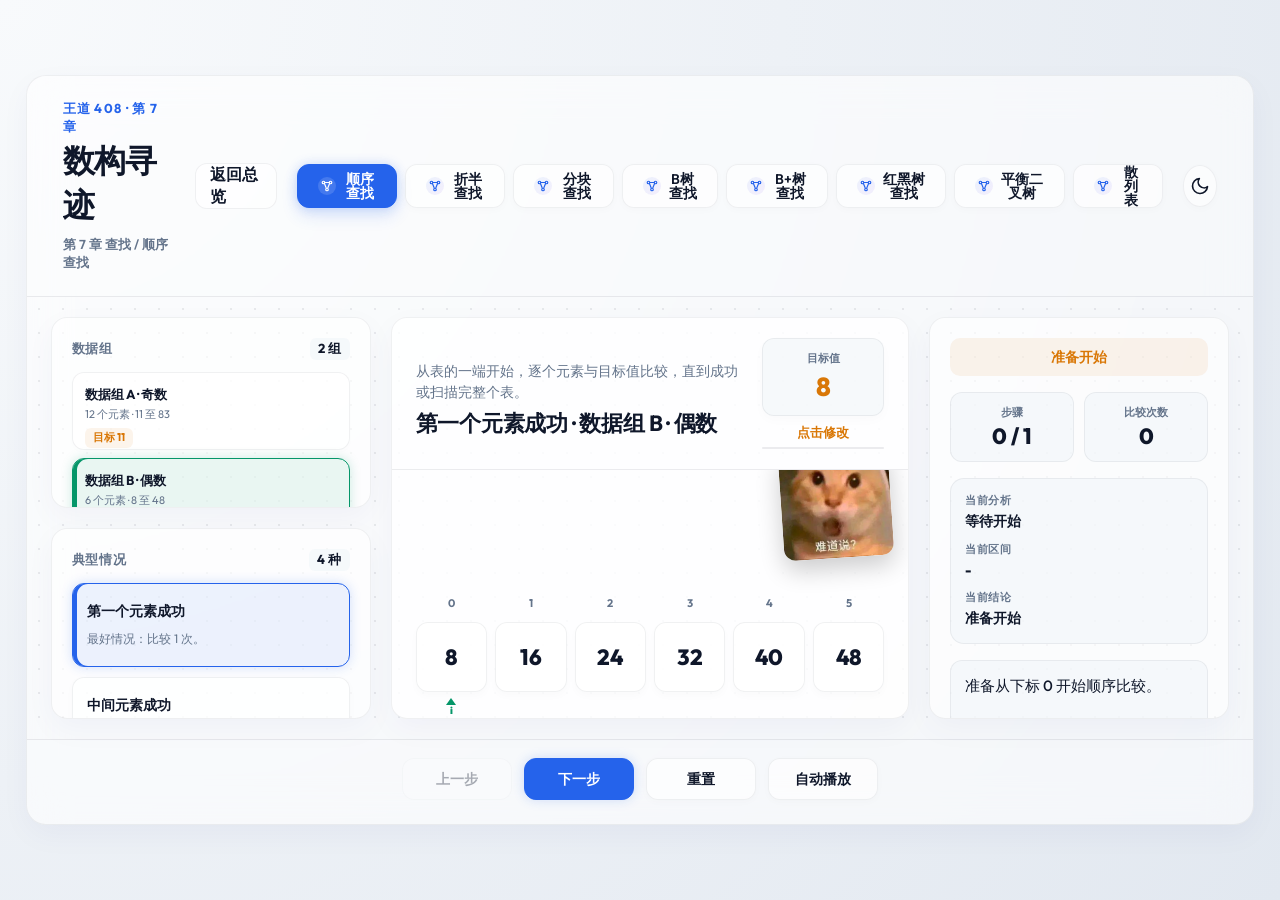
==== search.html @ de06ace8 "modify: 目录层级结构" ====
<!doctype html>
<html lang="zh-CN">
  <head>
    <meta charset="UTF-8" />
    <meta name="viewport" content="width=device-width, initial-scale=1.0" />
    <title>数构寻迹 · 第 7 章查找</title>
    <link rel="icon" href="./favicon.svg?v=1" type="image/svg+xml" />
    <link rel="stylesheet" href="./css/styles.css?v=7" />
  </head>
  <body>
    <main class="deck-shell">
      <section class="slide" aria-label="查找算法可视化演示">
        <header class="topbar">
          <div>
            <p class="eyebrow">王道 408 · 第 7 章</p>
            <h1>数构寻迹</h1>
            <p id="chapterBreadcrumb" class="chapter-breadcrumb"></p>
          </div>
          <div class="header-actions">
            <a class="home-back-link" href="./index.html">返回总览</a>
            <nav class="algorithm-tabs" id="algorithmTabs" aria-label="选择查找算法"></nav>
            <button type="button" id="themeToggle" class="theme-toggle-btn" aria-label="切换主题" title="切换暗黑模式">
              <svg class="sun-icon" viewBox="0 0 24 24" width="20" height="20" fill="none" stroke="currentColor" stroke-width="2" stroke-linecap="round" stroke-linejoin="round"><circle cx="12" cy="12" r="5"></circle><line x1="12" y1="1" x2="12" y2="3"></line><line x1="12" y1="21" x2="12" y2="23"></line><line x1="4.22" y1="4.22" x2="5.64" y2="5.64"></line><line x1="18.36" y1="18.36" x2="19.78" y2="19.78"></line><line x1="1" y1="12" x2="3" y2="12"></line><line x1="21" y1="12" x2="23" y2="12"></line><line x1="4.22" y1="19.78" x2="5.64" y2="18.36"></line><line x1="18.36" y1="5.64" x2="19.78" y2="4.22"></line></svg>
              <svg class="moon-icon" viewBox="0 0 24 24" width="20" height="20" fill="none" stroke="currentColor" stroke-width="2" stroke-linecap="round" stroke-linejoin="round"><path d="M21 12.79A9 9 0 1 1 11.21 3 7 7 0 0 0 21 12.79z"></path></svg>
            </button>
          </div>
        </header>

        <section class="content-grid">
          <aside class="left-column">
            <section class="catalog-panel">
              <div class="panel-heading">
                <span>数据组</span>
                <strong id="dataSetCount">0</strong>
              </div>
              <div class="dataset-list" id="dataSetList"></div>
            </section>

            <section class="catalog-panel">
              <div class="panel-heading">
                <span>典型情况</span>
                <strong id="caseCount">0</strong>
              </div>
              <div class="case-list" id="caseList"></div>
            </section>
          </aside>

          <section class="visual-panel">
            <div class="visual-head">
              <div>
                <p id="algorithmDescription" class="description"></p>
                <h2 id="caseTitle"></h2>
              </div>
              <div class="target-control-group">
                <div class="target-card">
                  <span id="targetLabel">目标值</span>
                  <strong id="targetValue"></strong>
                </div>
                <label class="target-inline-edit" for="customTargetInput" title="点击修改目标值">
                  <input type="text" id="customTargetInput" placeholder="点击修改" aria-label="自定义目标值" />
                  <span class="target-underline" aria-hidden="true"></span>
                </label>
              </div>
            </div>

            <div class="stage" id="stage">
              <div class="scene-float-layer" id="sceneFloatLayer" aria-hidden="true"></div>
              <div class="index-zone" id="indexZone"></div>
              <div class="array-zone" id="arrayZone"></div>
              <div class="pointer-zone" id="pointerZone"></div>
            </div>
          </section>

          <aside class="explain-panel">
            <div class="status-badge" id="statusBadge">准备开始</div>
            <div class="stats">
              <div>
                <span>步骤</span>
                <strong id="stepProgress">0 / 0</strong>
              </div>
              <div>
                <span>比较次数</span>
                <strong id="compareCount">0</strong>
              </div>
            </div>
            <div class="analysis-card">
              <div class="analysis-row">
                <span>当前分析</span>
                <strong id="currentFocus">等待开始</strong>
              </div>
              <div class="analysis-row">
                <span>当前区间</span>
                <strong id="currentRange">-</strong>
              </div>
              <div class="analysis-row">
                <span>当前结论</span>
                <strong id="currentConclusion">准备开始</strong>
              </div>
            </div>
            <p class="step-text" id="stepText"></p>
            <ol class="history-list" id="historyList"></ol>
          </aside>
        </section>

        <footer class="controls">
          <button type="button" id="prevBtn">上一步</button>
          <button type="button" id="nextBtn" class="primary">下一步</button>
          <button type="button" id="resetBtn">重置</button>
          <button type="button" id="autoBtn">自动播放</button>
        </footer>
      </section>
    </main>

    <script type="module" src="./js/app.js?v=7"></script>
  </body>
</html>
---- css/styles.css ----
@import url('https://fonts.googleapis.com/css2?family=Outfit:wght@300;400;500;600;700;800&family=Inter:wght@300;400;500;600;700&display=swap');

:root {
  color-scheme: light;
  --ink: #0f172a;
  --muted: #64748b;
  --line: rgba(15, 23, 42, 0.08);
  --panel: rgba(241, 245, 249, 0.6);
  --paper: rgba(255, 255, 255, 0.8);
  
  --blue: #2563eb;
  --blue-soft: rgba(37, 99, 235, 0.08);
  --green: #059669;
  --green-soft: rgba(5, 150, 105, 0.08);
  --red: #dc2626;
  --red-soft: rgba(220, 38, 38, 0.08);
  --amber: #d97706;
  --amber-soft: rgba(217, 119, 6, 0.08);
  --violet: #7c3aed;
  --violet-soft: rgba(124, 58, 237, 0.08);
  
  --bg-gradient: radial-gradient(circle at top left, #f8fafc, #e2e8f0);
  --glass-bg: rgba(255, 255, 255, 0.6);
  --glass-border: rgba(15, 23, 42, 0.06);
  --shadow: 0 10px 30px rgba(31, 38, 135, 0.04);
  
  --glow-blue: 0 0 12px rgba(37, 99, 235, 0.2);
  --glow-green: 0 0 12px rgba(5, 150, 105, 0.2);
  --glow-red: 0 0 12px rgba(220, 38, 38, 0.2);
  --glow-violet: 0 0 12px rgba(124, 58, 237, 0.2);

  font-family: 'Outfit', 'Inter', "PingFang SC", "Microsoft YaHei", sans-serif;
  transition: background-color 0.3s ease;
}

.dark {
  color-scheme: dark;
  --ink: #f8fafc;
  --muted: #94a3b8;
  --line: rgba(255, 255, 255, 0.08);
  --panel: rgba(15, 23, 42, 0.65);
  --paper: rgba(15, 23, 42, 0.7);
  
  --blue: #3b82f6;
  --blue-soft: rgba(59, 130, 246, 0.15);
  --green: #10b981;
  --green-soft: rgba(16, 185, 129, 0.15);
  --red: #ef4444;
  --red-soft: rgba(239, 68, 68, 0.15);
  --amber: #f59e0b;
  --amber-soft: rgba(245, 158, 11, 0.15);
  --violet: #8b5cf6;
  --violet-soft: rgba(139, 92, 246, 0.15);
  
  --bg-gradient: radial-gradient(circle at 30% 20%, #1e293b, #0f172a, #020617);
  --glass-bg: rgba(15, 23, 42, 0.55);
  --glass-border: rgba(255, 255, 255, 0.07);
  --shadow: 0 15px 35px rgba(0, 0, 0, 0.4);
  
  --glow-blue: 0 0 18px rgba(59, 130, 246, 0.5);
  --glow-green: 0 0 18px rgba(16, 185, 129, 0.5);
  --glow-red: 0 0 18px rgba(239, 68, 68, 0.5);
  --glow-violet: 0 0 18px rgba(139, 92, 246, 0.5);
}

* {
  box-sizing: border-box;
}

body {
  margin: 0;
  min-height: 100vh;
  background: var(--bg-gradient);
  color: var(--ink);
  display: flex;
  flex-direction: column;
}

body.home-page {
  background:
    radial-gradient(circle at top left, rgba(37, 99, 235, 0.12), transparent 36%),
    radial-gradient(circle at top right, rgba(124, 58, 237, 0.10), transparent 30%),
    var(--bg-gradient);
}

button {
  font: inherit;
  border: none;
  background: none;
  padding: 0;
}

.deck-shell {
  min-height: 100vh;
  display: grid;
  place-items: center;
  padding: 24px;
  width: 100%;
}

.home-shell {
  width: min(1240px, calc(100vw - 40px));
  margin: 0 auto;
  padding: 40px 0 56px;
  display: grid;
  gap: 28px;
}

.home-hero {
  display: grid;
  grid-template-columns: minmax(0, 1.3fr) minmax(300px, 0.7fr);
  gap: 24px;
  align-items: stretch;
}

.home-hero-copy,
.home-summary-card,
.home-section {
  border: 1px solid var(--glass-border);
  background: var(--glass-bg);
  border-radius: 20px;
  box-shadow: var(--shadow);
  backdrop-filter: blur(20px);
  -webkit-backdrop-filter: blur(20px);
}

.home-hero-copy {
  padding: 32px;
}

.home-hero-copy h1 {
  margin-top: 10px;
  font-size: clamp(40px, 5vw, 64px);
}

.home-lead {
  margin: 18px 0 0;
  max-width: 62ch;
  color: var(--muted);
  font-size: 16px;
  line-height: 1.8;
}

.home-actions {
  margin-top: 24px;
  display: flex;
  flex-wrap: wrap;
  align-items: center;
  gap: 14px;
}

.home-primary-link {
  display: inline-flex;
  align-items: center;
  justify-content: center;
  min-height: 48px;
  padding: 0 22px;
  border-radius: 14px;
  background: var(--blue);
  color: #fff;
  text-decoration: none;
  font-weight: 800;
  box-shadow: var(--glow-blue);
}

.home-secondary-note {
  color: var(--muted);
  font-size: 13px;
  font-weight: 600;
}

.home-summary-card {
  padding: 28px;
  display: grid;
  gap: 14px;
}

.home-summary-card div {
  padding: 14px;
  border-radius: 14px;
  background: var(--panel);
  border: 1px solid var(--glass-border);
}

.home-summary-card span {
  display: block;
  color: var(--muted);
  font-size: 11px;
  font-weight: 700;
  text-transform: uppercase;
  letter-spacing: 0.08em;
}

.home-summary-card strong {
  display: block;
  margin-top: 6px;
  font-size: 18px;
}

.home-section {
  padding: 24px;
}

.section-heading {
  display: flex;
  align-items: end;
  justify-content: space-between;
  gap: 16px;
  margin-bottom: 18px;
}

.section-heading p {
  margin: 0 0 6px;
  color: var(--blue);
  font-size: 13px;
  font-weight: 800;
  letter-spacing: 0.08em;
  text-transform: uppercase;
}

.section-heading h2 {
  margin: 0;
  font-size: 24px;
}

.section-heading span {
  color: var(--muted);
  font-size: 12px;
  font-weight: 700;
}

.home-chapter-grid {
  display: grid;
  grid-template-columns: repeat(2, minmax(0, 1fr));
  gap: 14px;
}

.chapter-tile {
  display: block;
  min-height: 170px;
  padding: 18px;
  border-radius: 18px;
  border: 1px solid var(--glass-border);
  background: linear-gradient(180deg, var(--paper), var(--panel));
  color: inherit;
  text-decoration: none;
  box-shadow: 0 8px 20px rgba(0, 0, 0, 0.03);
}

.chapter-tile strong {
  display: block;
  margin-top: 8px;
  font-size: 20px;
}

.chapter-tile p {
  margin: 14px 0 0;
  color: var(--muted);
  font-size: 13px;
  line-height: 1.7;
}

.chapter-tile em {
  display: inline-flex;
  margin-top: 14px;
  padding: 5px 10px;
  border-radius: 999px;
  font-style: normal;
  font-size: 11px;
  font-weight: 800;
  letter-spacing: 0.04em;
}

.chapter-tile .chapter-tag {
  display: inline-flex;
  align-items: center;
  min-height: 26px;
  padding: 0 10px;
  border-radius: 999px;
  background: var(--blue-soft);
  color: var(--blue);
  font-size: 11px;
  font-weight: 800;
}

.chapter-tile.comingsoon em {
  background: rgba(100, 116, 139, 0.08);
  color: var(--muted);
}

.chapter-tile.active {
  background: linear-gradient(160deg, rgba(37, 99, 235, 0.12), var(--paper));
  border-color: rgba(37, 99, 235, 0.24);
  box-shadow: var(--glow-blue);
}

.chapter-tile.active em {
  background: var(--blue);
  color: #fff;
}

.home-back-link {
  display: inline-flex;
  align-items: center;
  min-height: 42px;
  padding: 0 14px;
  border-radius: 12px;
  border: 1px solid var(--glass-border);
  background: var(--glass-bg);
  color: var(--ink);
  text-decoration: none;
  font-weight: 700;
}

.slide {
  width: min(96vw, 1520px);
  aspect-ratio: 16 / 9;
  min-height: 750px;
  background: var(--glass-bg);
  border: 1px solid var(--glass-border);
  backdrop-filter: blur(20px);
  -webkit-backdrop-filter: blur(20px);
  border-radius: 20px;
  box-shadow: var(--shadow);
  display: grid;
  grid-template-rows: auto 1fr auto;
  overflow: hidden;
  transition: all 0.3s cubic-bezier(0.4, 0, 0.2, 1);
}

/* 顶部栏 */
.topbar {
  display: flex;
  align-items: center;
  justify-content: space-between;
  gap: 24px;
  padding: 24px 36px;
  border-bottom: 1px solid var(--line);
  background: rgba(255, 255, 255, 0.02);
}

.eyebrow {
  margin: 0 0 4px;
  color: var(--blue);
  font-size: 13px;
  font-weight: 700;
  text-transform: uppercase;
  letter-spacing: 0.1em;
}

h1 {
  margin: 0;
  font-size: 32px;
  font-weight: 800;
  letter-spacing: -0.02em;
  background: linear-gradient(135deg, var(--ink) 60%, var(--blue));
  -webkit-background-clip: text;
  -webkit-text-fill-color: transparent;
}

.header-actions {
  display: flex;
  align-items: center;
  gap: 20px;
}

.algorithm-tabs {
  display: flex;
  gap: 8px;
}

.algorithm-tabs button,
.controls button,
.case-button {
  border: 1px solid var(--glass-border);
  background: var(--glass-bg);
  color: var(--ink);
  border-radius: 12px;
  cursor: pointer;
  font-weight: 600;
  transition: all 0.2s cubic-bezier(0.4, 0, 0.2, 1);
  box-shadow: 0 2px 8px rgba(0, 0, 0, 0.02);
}

.algorithm-tabs button {
  min-height: 42px;
  padding: 0 20px;
  font-size: 14px;
  display: inline-flex;
  align-items: center;
  gap: 8px;
}

.algorithm-tabs button:hover,
.controls button:hover,
.case-button:hover,
.dataset-button:hover {
  transform: translateY(-2px);
  border-color: var(--blue);
  box-shadow: 0 4px 12px rgba(37, 99, 235, 0.08);
}

.algorithm-tabs button.active {
  background: var(--blue);
  border-color: var(--blue);
  color: #fff;
  box-shadow: var(--glow-blue), 0 8px 16px rgba(37, 99, 235, 0.15);
}

.algorithm-tab-logo {
  width: 18px;
  height: 18px;
  display: inline-grid;
  place-items: center;
  border-radius: 999px;
  background: linear-gradient(135deg, var(--blue-soft), var(--violet-soft));
  color: var(--blue);
  flex: 0 0 auto;
}

.algorithm-tabs button.active .algorithm-tab-logo {
  background: rgba(255, 255, 255, 0.14);
  color: #fff;
}

.algorithm-tab-label {
  line-height: 1;
}

/* 主题切换按钮 */
.theme-toggle-btn {
  border: 1px solid var(--glass-border);
  background: var(--glass-bg);
  color: var(--ink);
  width: 42px;
  height: 42px;
  border-radius: 50%;
  display: flex;
  align-items: center;
  justify-content: center;
  cursor: pointer;
  transition: all 0.3s cubic-bezier(0.4, 0, 0.2, 1);
  box-shadow: 0 2px 8px rgba(0, 0, 0, 0.02);
}

.theme-toggle-btn:hover {
  transform: rotate(12deg) scale(1.06);
  border-color: var(--blue);
  box-shadow: var(--glow-blue);
  background: var(--blue-soft);
  color: var(--blue);
}

.theme-toggle-btn .sun-icon {
  display: none;
}

.theme-toggle-btn .moon-icon {
  display: block;
}

.dark .theme-toggle-btn .sun-icon {
  display: block;
}

.dark .theme-toggle-btn .moon-icon {
  display: none;
}

/* 核心布局 */
.content-grid {
  min-height: 0;
  display: grid;
  grid-template-columns: 320px minmax(0, 1fr) 300px;
  gap: 20px;
  padding: 20px 24px;
  background: 
    radial-gradient(circle, var(--line) 1.5px, transparent 1.5px);
  background-size: 24px 24px;
}

.left-column {
  min-height: 0;
  display: grid;
  grid-template-rows: minmax(0, 1fr) minmax(0, 1fr);
  gap: 20px;
}

.catalog-panel,
.case-panel,
.visual-panel,
.explain-panel {
  min-height: 0;
  border: 1px solid var(--glass-border);
  background: var(--glass-bg);
  border-radius: 16px;
  box-shadow: var(--shadow);
  transition: all 0.3s ease;
}

.catalog-panel,
.case-panel,
.explain-panel {
  padding: 20px;
  display: flex;
  flex-direction: column;
  overflow-y: auto;
}

.chapter-breadcrumb {
  margin: 8px 0 0;
  color: var(--muted);
  font-size: 13px;
  font-weight: 600;
}

.panel-heading {
  display: flex;
  align-items: center;
  justify-content: space-between;
  margin-bottom: 12px;
  color: var(--muted);
  font-size: 13px;
  font-weight: 700;
  letter-spacing: 0.05em;
  text-transform: uppercase;
}

.panel-heading strong {
  color: var(--ink);
  background: var(--panel);
  padding: 2px 8px;
  border-radius: 6px;
}

.case-list {
  display: grid;
  gap: 10px;
  min-height: 0;
  align-content: start;
}

.chapter-list {
  display: grid;
  gap: 12px;
  overflow-y: auto;
  padding-right: 4px;
}

.chapter-card {
  border: 1px solid var(--glass-border);
  border-radius: 14px;
  background: var(--panel);
  padding: 14px;
}

.chapter-card.active {
  border-color: var(--blue);
  background: var(--blue-soft);
  box-shadow: var(--glow-blue);
}

.chapter-card.comingsoon {
  opacity: 0.9;
}

.chapter-card-head {
  display: flex;
  align-items: flex-start;
  justify-content: space-between;
  gap: 12px;
  margin-bottom: 12px;
}

.chapter-card-head strong {
  display: block;
  font-size: 14px;
  font-weight: 800;
  line-height: 1.35;
}

.chapter-card-head span {
  display: block;
  margin-top: 3px;
  color: var(--muted);
  font-size: 11px;
  line-height: 1.4;
}

.chapter-card-head em {
  padding: 4px 8px;
  border-radius: 999px;
  background: var(--amber-soft);
  color: var(--amber);
  font-size: 10px;
  font-style: normal;
  font-weight: 800;
  white-space: nowrap;
}

.chapter-card.active .chapter-card-head em {
  background: var(--blue);
  color: #fff;
}

.chapter-section-list {
  display: grid;
  gap: 8px;
}

.chapter-section-item {
  border: 1px solid var(--glass-border);
  border-radius: 12px;
  background: var(--glass-bg);
  padding: 10px 12px;
}

.chapter-section-copy strong {
  display: block;
  font-size: 12px;
  font-weight: 800;
  line-height: 1.4;
}

.chapter-section-copy span {
  display: block;
  margin-top: 2px;
  color: var(--muted);
  font-size: 11px;
}

.chapter-section-tags {
  display: flex;
  flex-wrap: wrap;
  gap: 6px;
  margin-top: 8px;
}

.catalog-algorithm-tag,
.catalog-comingsoon {
  display: inline-flex;
  align-items: center;
  min-height: 24px;
  padding: 0 8px;
  border-radius: 999px;
  font-size: 10px;
  font-weight: 800;
  letter-spacing: 0.02em;
  white-space: nowrap;
}

.catalog-algorithm-tag {
  background: var(--green-soft);
  color: var(--green);
  border: 1px solid rgba(5, 150, 105, 0.16);
}

.catalog-comingsoon {
  background: rgba(100, 116, 139, 0.08);
  color: var(--muted);
  border: 1px solid rgba(100, 116, 139, 0.12);
  text-transform: lowercase;
}

.dataset-list {
  display: grid;
  gap: 8px;
  min-height: 0;
  align-content: start;
}

.case-button {
  width: 100%;
  min-height: 84px;
  padding: 14px;
  text-align: left;
  line-height: 1.45;
}

.dataset-button {
  width: 100%;
  min-height: 78px;
  padding: 12px;
  text-align: left;
  border: 1px solid var(--glass-border);
  border-radius: 12px;
  background: var(--glass-bg);
  color: var(--ink);
  cursor: pointer;
  box-shadow: 0 2px 6px rgba(0, 0, 0, 0.01);
  transition: all 0.2s cubic-bezier(0.4, 0, 0.2, 1);
  line-height: 1.45;
}

.case-panel .panel-heading {
  margin-bottom: 0;
}

.case-button strong {
  display: block;
  margin-bottom: 4px;
  font-size: 14px;
  font-weight: 700;
}

.dataset-button strong {
  display: block;
  margin-bottom: 3px;
  font-size: 13px;
  font-weight: 700;
}

.case-button span {
  color: var(--muted);
  font-size: 12px;
  line-height: 1.4;
  font-weight: 400;
}

.dataset-button span {
  display: block;
  color: var(--muted);
  font-size: 11px;
  line-height: 1.4;
  white-space: normal;
}

.dataset-button em {
  display: inline-block;
  margin-top: 6px;
  padding: 2px 8px;
  border-radius: 6px;
  background: var(--amber-soft);
  color: var(--amber);
  font-size: 11px;
  font-style: normal;
  font-weight: 700;
}

.case-button.active {
  border-color: var(--blue);
  background: var(--blue-soft);
  box-shadow: var(--glow-blue), inset 4px 0 0 var(--blue);
}

.dataset-button.active {
  border-color: var(--green);
  background: var(--green-soft);
  box-shadow: var(--glow-green), inset 4px 0 0 var(--green);
}

/* 核心演示区 */
.visual-panel {
  display: grid;
  grid-template-rows: auto 1fr;
  overflow: hidden;
  background: var(--paper);
}

.visual-head {
  display: flex;
  justify-content: space-between;
  align-items: center;
  gap: 16px;
  padding: 20px 24px;
  border-bottom: 1px solid var(--line);
  background: rgba(255, 255, 255, 0.01);
}

.description {
  margin-bottom: 6px;
  color: var(--muted);
  font-size: 14px;
  line-height: 1.5;
}

h2 {
  margin: 0;
  font-size: 22px;
  font-weight: 700;
  letter-spacing: -0.01em;
}

.target-control-group {
  display: flex;
  flex-direction: column;
  align-items: center;
  gap: 8px;
}

.target-card {
  min-width: 122px;
  padding: 12px 14px 12px;
  display: flex;
  flex-direction: column;
  align-items: center;
  justify-content: center;
  border: 1px solid var(--glass-border);
  border-radius: 12px;
  background: var(--panel);
  box-shadow: 0 4px 12px rgba(0,0,0,0.02);
}

.target-card span {
  color: var(--muted);
  font-size: 11px;
  font-weight: 700;
  text-transform: uppercase;
  margin-bottom: 4px;
}

.target-card strong {
  font-size: 26px;
  font-weight: 800;
  color: var(--amber);
  text-shadow: var(--glow-amber);
}

.target-inline-edit {
  width: 122px;
  display: flex;
  flex-direction: column;
  align-items: center;
  gap: 4px;
  cursor: text;
}

.target-inline-edit input {
  width: 100%;
  border: none;
  outline: none;
  background: transparent;
  color: var(--ink);
  text-align: center;
  font: inherit;
  font-size: 13px;
  font-weight: 700;
  padding: 0 0 3px;
}

.target-inline-edit input::placeholder {
  color: var(--amber);
  font-weight: 600;
}

.target-underline {
  width: 100%;
  height: 1.5px;
  border-radius: 999px;
  background: var(--line);
  transition: transform 0.2s ease, background 0.2s ease;
}

.target-inline-edit:focus-within .target-underline {
  transform: scaleX(1.05);
  background: var(--blue);
  box-shadow: var(--glow-blue);
}

.target-inline-edit:hover .target-underline {
  background: var(--amber);
}

.stage {
  position: relative;
  min-height: 0;
  padding: 24px;
  display: grid;
  grid-template-rows: minmax(86px, auto) 1fr 76px;
  align-items: center;
  gap: 16px;
}

.scene-float-layer {
  position: absolute;
  inset: 0;
  pointer-events: none;
  overflow: hidden;
  z-index: 1;
}

.scene-mark {
  position: absolute;
  margin: 0;
  padding: 0;
  border-radius: 12px;
  background: transparent;
  border: none;
  box-shadow: none;
  backdrop-filter: none;
  -webkit-backdrop-filter: none;
  animation: floatScene 0.45s ease-out both;
  transform: translate(-50%, -50%) rotate(var(--scene-rotate, 0deg));
}

.scene-mark img {
  display: block;
  width: 100%;
  max-width: 100%;
  border-radius: 12px;
  object-fit: cover;
  box-shadow: 0 10px 25px rgba(0, 0, 0, 0.2);
}

.scene-mark figcaption {
  display: none;
}

.scene-mark {
  z-index: 1;
}

.index-zone,
.array-zone,
.pointer-zone {
  position: relative;
  z-index: 2;
}

@keyframes floatScene {
  from {
    opacity: 0;
    transform: translate(-50%, -50%) scale(0.85) rotate(var(--scene-rotate, 0deg));
  }
  to {
    opacity: 1;
    transform: translate(-50%, -50%) scale(1) rotate(var(--scene-rotate, 0deg));
  }
}

.index-zone,
.array-zone,
.pointer-zone {
  min-width: 0;
}

.index-zone {
  align-self: end;
}

.index-row {
  display: flex;
  gap: 12px;
  justify-content: center;
  flex-wrap: wrap;
}

.index-block {
  width: 130px;
  min-height: 68px;
  border: 1.5px solid var(--glass-border);
  border-radius: 12px;
  background: var(--glass-bg);
  display: flex;
  flex-direction: column;
  justify-content: center;
  align-items: center;
  text-align: center;
  box-shadow: 0 4px 10px rgba(0,0,0,0.02);
  transition: all 0.3s cubic-bezier(0.4, 0, 0.2, 1);
}

.index-block strong {
  display: block;
  font-size: 18px;
  font-weight: 800;
  color: var(--violet);
}

.index-block span {
  color: var(--muted);
  font-size: 11px;
  margin-top: 2px;
}

.index-block.active {
  transform: translateY(-4px);
  border-color: var(--violet);
  background: var(--violet-soft);
  box-shadow: var(--glow-violet), 0 8px 20px rgba(124, 58, 237, 0.15);
}

.index-block.rejected {
  opacity: 0.3;
  transform: scale(0.95);
}

.array-row {
  display: grid;
  grid-template-columns: repeat(var(--item-count), minmax(40px, 1fr));
  gap: 8px;
  align-items: end;
  position: relative;
}

.array-cell-wrap {
  grid-row: 1;
  display: grid;
  grid-template-rows: 20px minmax(70px, auto) 48px;
  gap: 6px;
  justify-items: center;
  min-width: 0;
  position: relative;
  z-index: 1;
}

.selected-block-band {
  grid-row: 1;
  align-self: stretch;
  margin: 22px -6px 42px;
  border: 1.5px dashed var(--violet);
  border-radius: 14px;
  background: var(--violet-soft);
  box-shadow: 0 10px 25px rgba(124, 58, 237, 0.06);
  pointer-events: none;
  z-index: 0;
  animation: selectedBlockGlow 0.3s cubic-bezier(0.4, 0, 0.2, 1);
}

.cell-label {
  min-height: 18px;
  color: var(--muted);
  font-size: 11px;
  font-weight: 700;
}

.array-cell {
  width: 100%;
  min-height: 70px;
  display: grid;
  place-items: center;
  border: 1.5px solid var(--glass-border);
  border-radius: 12px;
  background: var(--glass-bg);
  font-size: 22px;
  font-weight: 800;
  color: var(--ink);
  box-shadow: 0 4px 8px rgba(0, 0, 0, 0.02);
  transition: all 0.3s cubic-bezier(0.4, 0, 0.2, 1);
}

.array-cell.active {
  transform: translateY(-6px) scale(1.05);
  border-color: var(--blue);
  background: var(--blue-soft);
  color: var(--blue);
  box-shadow: var(--glow-blue), 0 12px 24px rgba(37, 99, 235, 0.15);
}

.array-cell.found {
  transform: scale(1.05);
  border-color: var(--green);
  background: var(--green-soft);
  color: var(--green);
  box-shadow: var(--glow-green), 0 12px 24px rgba(5, 150, 105, 0.15);
}

.array-cell.miss {
  border-color: var(--red);
  background: var(--red-soft);
  color: var(--red);
  box-shadow: var(--glow-red);
}

.array-cell.in-range {
  border-color: var(--blue);
  background: var(--blue-soft);
  opacity: 0.95;
}

.array-cell.out-range {
  opacity: 0.3;
  transform: scale(0.96);
}

.array-cell.in-block {
  border-color: var(--violet);
  background: var(--violet-soft);
}

.cell-markers {
  min-height: 48px;
  display: flex;
  flex-direction: column;
  align-items: center;
  justify-content: flex-start;
  gap: 2px;
  width: 100%;
}

.cell-marker {
  display: inline-flex;
  flex-direction: column;
  align-items: center;
  gap: 1px;
  font-size: 10px;
  font-weight: 900;
  line-height: 1;
  animation: pointerDrop 0.25s cubic-bezier(0.2, 0.8, 0.2, 1);
  contain: layout;
}

.cell-marker::before {
  content: "";
  width: 0;
  height: 0;
  border-left: 5px solid transparent;
  border-right: 5px solid transparent;
  border-bottom: 7px solid currentColor;
}

.cell-marker.pointer-low {
  color: var(--blue);
}

.cell-marker.pointer-mid {
  color: var(--violet);
}

.cell-marker.pointer-high {
  color: var(--red);
}

.cell-marker.pointer-scan {
  color: var(--green);
}

/* 霓虹发光指针 */
.dark .cell-marker.pointer-low {
  filter: drop-shadow(0 0 5px var(--blue));
}
.dark .cell-marker.pointer-mid {
  filter: drop-shadow(0 0 5px var(--violet));
}
.dark .cell-marker.pointer-high {
  filter: drop-shadow(0 0 5px var(--red));
}
.dark .cell-marker.pointer-scan {
  filter: drop-shadow(0 0 5px var(--green));
}

.cell-marker.trail {
  animation: trailFade 0.8s ease forwards;
  filter: none !important;
  opacity: 0.3;
}

.cell-marker.trail::before {
  border-left-width: 4px;
  border-right-width: 4px;
  border-bottom-width: 6px;
}

.cell-marker.trail-2 {
  opacity: 0.15;
  transform: scale(0.85);
}

.pointer-zone {
  display: flex;
  align-items: center;
  justify-content: center;
  gap: 12px;
  flex-wrap: wrap;
}

.pointer {
  min-width: 80px;
  padding: 8px 12px;
  border-radius: 10px;
  background: var(--panel);
  border: 1px solid var(--glass-border);
  color: var(--ink);
  text-align: center;
  font-weight: 700;
  font-size: 13px;
  box-shadow: 0 2px 6px rgba(0,0,0,0.01);
  transition: all 0.2s ease;
}

.pointer.pointer-low {
  background: var(--blue-soft);
  border-color: var(--blue);
  color: var(--blue);
  box-shadow: var(--glow-blue);
}

.pointer.pointer-mid {
  background: var(--violet-soft);
  border-color: var(--violet);
  color: var(--violet);
  box-shadow: var(--glow-violet);
}

.pointer.pointer-high {
  background: var(--red-soft);
  border-color: var(--red);
  color: var(--red);
  box-shadow: var(--glow-red);
}

.pointer.pointer-scan {
  background: var(--green-soft);
  border-color: var(--green);
  color: var(--green);
  box-shadow: var(--glow-green);
}

.pointer small {
  display: block;
  margin-top: 2px;
  color: var(--muted);
  font-size: 10px;
  font-weight: 600;
}

/* 解释分析面板 */
.explain-panel {
  display: grid;
  grid-template-rows: auto auto auto auto 1fr;
  gap: 16px;
}

.status-badge {
  min-height: 38px;
  display: grid;
  place-items: center;
  border-radius: 10px;
  background: var(--amber-soft);
  color: var(--amber);
  font-weight: 800;
  font-size: 14px;
  box-shadow: var(--glow-amber);
}

.status-badge.success {
  background: var(--green-soft);
  color: var(--green);
  box-shadow: var(--glow-green);
}

.status-badge.failure {
  background: var(--red-soft);
  color: var(--red);
  box-shadow: var(--glow-red);
}

.stats {
  display: grid;
  grid-template-columns: repeat(2, 1fr);
  gap: 10px;
}

.stats div {
  min-height: 70px;
  display: flex;
  flex-direction: column;
  align-items: center;
  justify-content: center;
  border: 1px solid var(--glass-border);
  border-radius: 12px;
  background: var(--panel);
}

.stats span {
  color: var(--muted);
  font-size: 11px;
  font-weight: 600;
  margin-bottom: 2px;
  text-transform: uppercase;
}

.stats strong {
  font-size: 22px;
  font-weight: 800;
}

.analysis-card {
  display: grid;
  gap: 10px;
  padding: 14px;
  border-radius: 14px;
  background: var(--panel);
  border: 1px solid var(--glass-border);
}

.analysis-row {
  display: flex;
  flex-direction: column;
  gap: 4px;
}

.analysis-row span {
  color: var(--muted);
  font-size: 11px;
  font-weight: 700;
  text-transform: uppercase;
  letter-spacing: 0.05em;
}

.analysis-row strong {
  font-size: 14px;
  font-weight: 800;
  line-height: 1.4;
}

.step-text {
  min-height: 86px;
  margin: 0;
  padding: 14px;
  border-radius: 12px;
  background: var(--panel);
  color: var(--ink);
  font-size: 15px;
  line-height: 1.5;
  font-weight: 500;
  border: 1px solid var(--glass-border);
}

.history-list {
  margin: 0;
  padding-left: 20px;
  overflow-y: auto;
  color: var(--muted);
  font-size: 12px;
  line-height: 1.6;
}

.history-list li {
  margin-bottom: 6px;
}

/* 控制底栏 */
.controls {
  display: flex;
  justify-content: center;
  gap: 12px;
  padding: 18px 36px 24px;
  border-top: 1px solid var(--line);
  background: rgba(255, 255, 255, 0.01);
}

.controls button {
  min-width: 110px;
  min-height: 42px;
  padding: 0 20px;
  font-size: 14px;
}

.controls button.primary {
  background: var(--blue);
  border-color: var(--blue);
  color: #fff;
  box-shadow: var(--glow-blue);
}

.controls button.primary:hover {
  background: #1d4ed8;
  box-shadow: 0 6px 16px rgba(37, 99, 235, 0.25);
}

.controls button:disabled {
  cursor: not-allowed;
  opacity: 0.35;
  transform: none !important;
  box-shadow: none !important;
}

/* 动效 */
@keyframes pointerDrop {
  from {
    opacity: 0;
    transform: translateY(-8px) scale(0.9);
  }
  to {
    opacity: 1;
    transform: translateY(0) scale(1);
  }
}

@keyframes trailFade {
  from {
    opacity: 0.4;
  }
  to {
    opacity: 0.12;
  }
}

@keyframes selectedBlockGlow {
  from {
    opacity: 0;
    transform: scaleX(0.97);
  }
  to {
    opacity: 1;
    transform: scaleX(1);
  }
}

::view-transition-group(pointer-low),
::view-transition-group(pointer-mid),
::view-transition-group(pointer-high),
::view-transition-group(pointer-scan) {
  animation-duration: 380ms;
  animation-timing-function: cubic-bezier(0.2, 0.8, 0.2, 1);
}

/* 响应式适配 */
@media (max-width: 1200px) {
  .home-hero,
  .home-chapter-grid,
  .content-grid {
    grid-template-columns: 1fr;
  }

  .home-shell {
    width: min(1240px, calc(100vw - 24px));
    padding: 12px 0 28px;
  }

  .home-hero-copy,
  .home-summary-card,
  .home-section {
    border-radius: 16px;
  }

  .deck-shell {
    place-items: start;
    padding: 12px;
  }

  .slide {
    width: 100%;
    min-height: 100vh;
    aspect-ratio: auto;
    border-radius: 0;
    border: none;
  }

  .content-grid {
    grid-template-columns: 220px minmax(0, 1fr);
    padding: 14px;
  }

  .left-column {
    grid-template-rows: auto auto;
  }

  .explain-panel {
    grid-column: 1 / -1;
    grid-template-columns: 180px 180px 1fr;
    grid-template-rows: auto auto;
    max-height: 300px;
  }

  .history-list {
    grid-column: 1 / -1;
    max-height: 80px;
  }

  .header-actions {
    flex-wrap: wrap;
    justify-content: flex-end;
  }

  .visual-head,
  .topbar {
    align-items: flex-start;
    flex-direction: column;
  }

  .target-control-group {
    width: 100%;
    justify-content: space-between;
    flex-wrap: wrap;
  }
}

@media (max-width: 900px) {
  .home-shell {
    width: min(1240px, calc(100vw - 16px));
    padding: 8px 0 20px;
    gap: 18px;
  }

  .home-hero-copy,
  .home-summary-card,
  .home-section,
  .slide {
    border-radius: 14px;
  }

  .home-hero-copy {
    padding: 24px;
  }

  .home-summary-card,
  .home-section {
    padding: 18px;
  }

  .topbar,
  .visual-head {
    padding: 18px;
  }

  .content-grid {
    padding: 12px;
    gap: 12px;
  }

  .stage {
    padding: 16px;
  }

  .left-column {
    gap: 12px;
  }

  .case-panel,
  .explain-panel,
  .catalog-panel {
    padding: 16px;
  }

  .target-control-group {
    width: 100%;
    flex-wrap: wrap;
    align-items: flex-start;
  }

  .target-inline-edit {
    width: 100%;
  }

  .target-card {
    width: 100%;
    flex: 0 0 auto;
  }

  .controls {
    padding: 14px;
    gap: 8px;
  }

  .controls button {
    flex: 1 1 120px;
  }
}

/* B-Tree & B+ Tree 专属样式 */
.tree-container {
  display: flex;
  flex-direction: column;
  align-items: center;
  gap: 48px;
  position: relative;
  width: 100%;
  padding: 10px 0;
}

.tree-connections-svg {
  position: absolute;
  top: 0;
  left: 0;
  width: 100%;
  height: 100%;
  pointer-events: none;
  z-index: 0;
}

.tree-level {
  display: flex;
  justify-content: center;
  width: 100%;
  z-index: 1;
}

.tree-level.level-0 {
  gap: 0px;
}

.tree-level.level-1 {
  gap: 200px;
}

.tree-level.level-2 {
  gap: 16px;
}

.tree-node {
  border: 1.5px solid var(--glass-border);
  background: var(--glass-bg);
  border-radius: 12px;
  overflow: hidden;
  box-shadow: var(--shadow);
  transition: all 0.3s cubic-bezier(0.4, 0, 0.2, 1);
  display: flex;
  flex-shrink: 0;
  max-width: 100%;
}

.tree-node.active {
  transform: translateY(-4px) scale(1.05);
  border-color: var(--blue);
  box-shadow: var(--glow-blue), 0 8px 24px rgba(37, 99, 235, 0.15);
}

.tree-node.in-path {
  border-color: var(--blue-soft);
  background: var(--blue-soft);
}

.tree-node.found {
  border-color: var(--green);
  box-shadow: var(--glow-green), 0 8px 24px rgba(16, 185, 129, 0.15);
}

.node-keys {
  display: flex;
  width: 100%;
}

.node-key-cell {
  padding: 8px 12px;
  font-size: 16px;
  font-weight: 700;
  border-right: 1.5px solid var(--line);
  color: var(--ink);
  min-width: 32px;
  text-align: center;
  transition: all 0.25s ease;
  flex: 1 1 auto;
}

.node-key-cell:last-child {
  border-right: none;
}

.node-key-cell.comparing {
  background: var(--blue-soft);
  color: var(--blue);
  transform: scale(1.04);
  box-shadow: inset 0 0 8px rgba(37, 99, 235, 0.08);
}

.node-key-cell.matched {
  background: var(--green-soft);
  color: var(--green);
}

.node-key-cell.rejected {
  background: var(--red-soft);
  color: var(--red);
  opacity: 0.6;
}

/* SVG 连接线动效 */
.connection-line {
  transition: stroke 0.3s ease, stroke-width 0.3s ease;
}

.connection-line.active {
  stroke-dasharray: 400;
  stroke-dashoffset: 400;
  animation: drawTreeLine 0.5s cubic-bezier(0.4, 0, 0.2, 1) forwards;
}

.leaf-connection {
  stroke-dasharray: 6 4;
}

@keyframes drawTreeLine {
  to {
    stroke-dashoffset: 0;
  }
}

/* 红黑树 专属样式 */
.rb-node {
  width: 58px;
  height: 58px;
  border-radius: 50%;
  display: flex;
  align-items: center;
  justify-content: center;
  font-size: 18px;
  font-weight: 800;
  border: 2px solid transparent;
  transition: all 0.35s cubic-bezier(0.4, 0, 0.2, 1);
  box-shadow: var(--shadow);
  user-select: none;
  z-index: 1;
}

.rb-node.red {
  background: radial-gradient(circle at 35% 35%, #ef4444 0%, #991b1b 100%);
  border-color: rgba(248, 113, 113, 0.4);
  color: #ffffff;
  box-shadow: 0 4px 14px rgba(239, 68, 68, 0.25);
  text-shadow: 0 1px 2px rgba(0, 0, 0, 0.3);
}

.rb-node.black {
  background: radial-gradient(circle at 35% 35%, #4b5563 0%, #111827 100%);
  border-color: rgba(156, 163, 175, 0.3);
  color: #e5e7eb;
  box-shadow: 0 4px 14px rgba(17, 24, 39, 0.4);
  text-shadow: 0 1px 2px rgba(0, 0, 0, 0.5);
}

/* 暗黑模式适配红黑树节点 */
.dark .rb-node.black {
  background: radial-gradient(circle at 35% 35%, #374151 0%, #030712 100%);
  border-color: rgba(75, 85, 99, 0.4);
  box-shadow: 0 4px 16px rgba(0, 0, 0, 0.6);
}

.dark .rb-node.red {
  background: radial-gradient(circle at 35% 35%, #f87171 0%, #7f1d1d 100%);
  border-color: rgba(239, 68, 68, 0.5);
  box-shadow: 0 4px 20px rgba(239, 68, 68, 0.35), var(--glow-red);
}

.rb-node.active {
  transform: translateY(-5px) scale(1.16);
  border-color: var(--blue);
  box-shadow: var(--glow-blue), 0 10px 24px rgba(37, 99, 235, 0.35);
  z-index: 5;
}

.rb-node.in-path {
  border-color: var(--blue-soft);
  box-shadow: 0 0 12px var(--blue-soft);
}

.rb-node.found {
  border-color: var(--green);
  box-shadow: var(--glow-green), 0 10px 24px rgba(16, 185, 129, 0.4);
  transform: translateY(-5px) scale(1.16);
  z-index: 5;
}

.rb-node-val {
  pointer-events: none;
}

/* AVL 专属样式 */
.avl-node {
  flex-direction: column;
  gap: 4px;
  width: 78px;
  height: 78px;
  padding: 8px 6px;
  border-radius: 16px;
  background: linear-gradient(180deg, rgba(79, 70, 229, 0.12), rgba(79, 70, 229, 0.04));
}

.avl-node-key {
  font-size: 20px;
  font-weight: 900;
  color: var(--ink);
  line-height: 1;
}

.avl-node-bf {
  display: inline-flex;
  align-items: center;
  justify-content: center;
  min-width: 40px;
  padding: 2px 8px;
  border-radius: 999px;
  background: var(--violet-soft);
  color: var(--violet);
  font-size: 11px;
  font-weight: 800;
  line-height: 1;
}

.avl-node.active {
  border-color: var(--violet);
  box-shadow: var(--glow-violet), 0 10px 24px rgba(124, 58, 237, 0.18);
}

.avl-node.in-path {
  border-color: var(--violet-soft);
  background: var(--violet-soft);
}

.avl-node.found {
  border-color: var(--green);
  box-shadow: var(--glow-green), 0 10px 24px rgba(16, 185, 129, 0.18);
}

/* 散列表 专属样式 */
.hash-summary {
  display: flex;
  flex-wrap: wrap;
  gap: 10px;
  justify-content: center;
}

.hash-chip {
  display: inline-flex;
  align-items: center;
  min-height: 32px;
  padding: 0 12px;
  border-radius: 999px;
  border: 1px solid var(--glass-border);
  background: var(--panel);
  color: var(--ink);
  font-size: 12px;
  font-weight: 800;
}

.hash-table {
  display: grid;
  gap: 12px;
}

.hash-row {
  display: grid;
  grid-template-columns: 80px minmax(0, 1fr);
  gap: 12px;
  align-items: center;
  padding: 10px;
  border-radius: 16px;
  border: 1px solid var(--glass-border);
  background: var(--glass-bg);
  transition: all 0.25s ease;
}

.hash-row.active {
  border-color: var(--amber);
  background: var(--amber-soft);
  box-shadow: var(--glow-amber);
}

.hash-index {
  min-height: 62px;
  display: flex;
  flex-direction: column;
  align-items: center;
  justify-content: center;
  border-radius: 12px;
  background: var(--panel);
  border: 1px solid var(--glass-border);
}

.hash-index strong {
  font-size: 20px;
  font-weight: 900;
  color: var(--ink);
  line-height: 1;
}

.hash-index span {
  margin-top: 3px;
  color: var(--muted);
  font-size: 11px;
  font-weight: 700;
}

.hash-chain {
  min-height: 62px;
  display: flex;
  align-items: center;
  gap: 10px;
  flex-wrap: wrap;
}

.hash-chain-item {
  display: inline-flex;
  align-items: center;
  gap: 10px;
}

.hash-node {
  min-width: 58px;
  min-height: 40px;
  padding: 0 14px;
  border-radius: 999px;
  border: 1.5px solid var(--glass-border);
  background: var(--panel);
  color: var(--ink);
  display: inline-flex;
  align-items: center;
  justify-content: center;
  font-weight: 900;
  font-size: 16px;
  box-shadow: 0 4px 10px rgba(0,0,0,0.03);
  transition: all 0.25s ease;
}

.hash-node.active {
  border-color: var(--blue);
  background: var(--blue-soft);
  color: var(--blue);
  box-shadow: var(--glow-blue);
  transform: translateY(-3px);
}

.hash-node.found {
  border-color: var(--green);
  background: var(--green-soft);
  color: var(--green);
  box-shadow: var(--glow-green);
}

.hash-node.inserted {
  border-color: var(--violet);
  background: var(--violet-soft);
  color: var(--violet);
}

.hash-node.removed {
  opacity: 0.45;
  text-decoration: line-through;
}

.hash-arrow {
  color: var(--muted);
  font-size: 18px;
  font-weight: 900;
}

.hash-empty {
  min-width: 90px;
  min-height: 40px;
  display: inline-flex;
  align-items: center;
  justify-content: center;
  border: 1px dashed var(--glass-border);
  border-radius: 999px;
  color: var(--muted);
  font-size: 12px;
  font-weight: 700;
}

.hash-status-card {
  width: min(520px, 100%);
  padding: 12px 16px;
  border-radius: 14px;
  border: 1px solid var(--glass-border);
  background: var(--panel);
  display: flex;
  flex-direction: column;
  gap: 4px;
}

.hash-status-card span {
  color: var(--muted);
  font-size: 11px;
  font-weight: 800;
  letter-spacing: 0.06em;
  text-transform: uppercase;
}

.hash-status-card strong {
  color: var(--ink);
  font-size: 14px;
  font-weight: 900;
}

.hash-status-card small {
  color: var(--muted);
  font-size: 12px;
  line-height: 1.45;
}
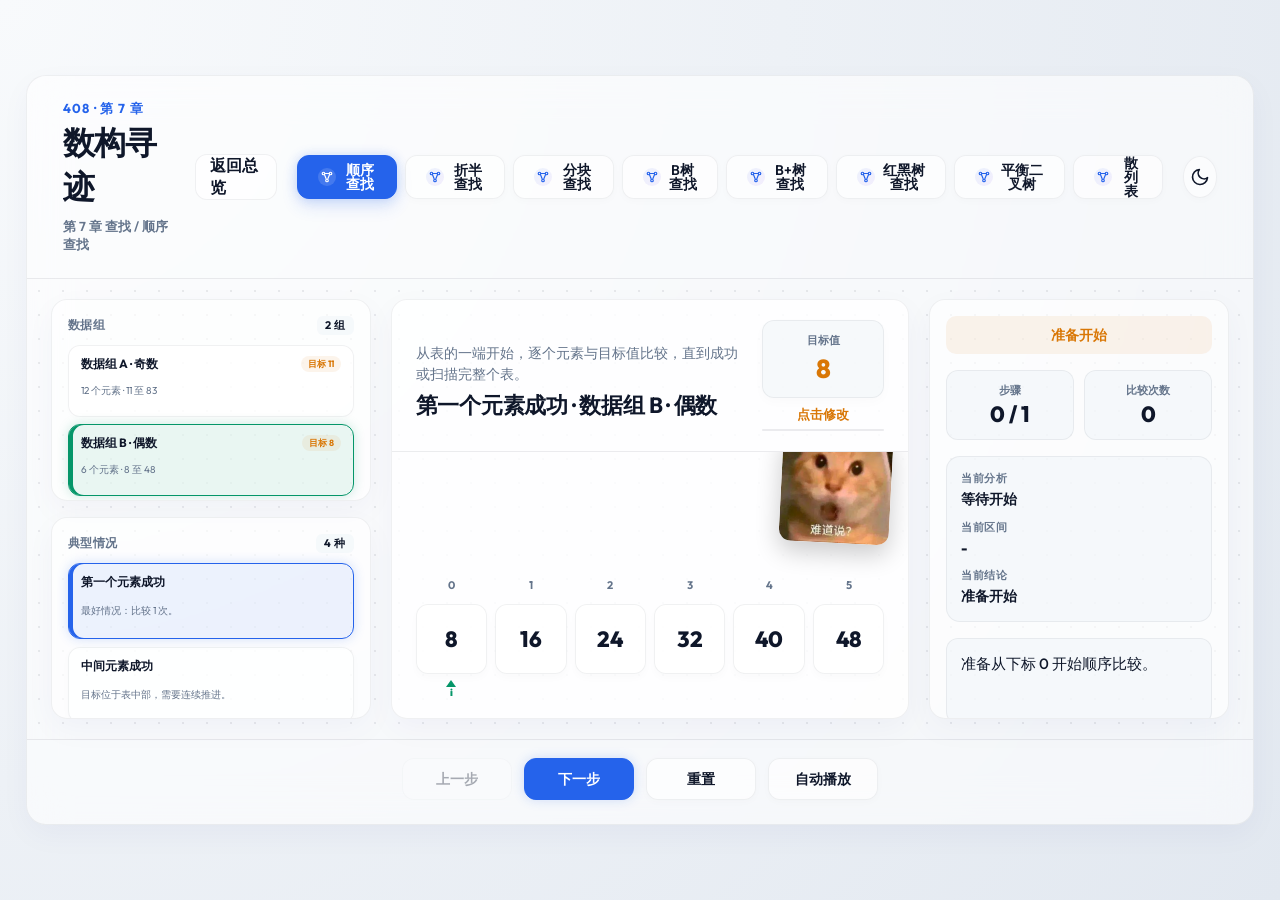
==== commit de38424e: "UI: table of contents" ====
--- a/search.html
+++ b/search.html
@@ -5,14 +5,14 @@
     <meta name="viewport" content="width=device-width, initial-scale=1.0" />
     <title>数构寻迹 · 第 7 章查找</title>
     <link rel="icon" href="./favicon.svg?v=1" type="image/svg+xml" />
-    <link rel="stylesheet" href="./css/styles.css?v=7" />
+    <link rel="stylesheet" href="./css/styles.css?v=8" />
   </head>
   <body>
     <main class="deck-shell">
       <section class="slide" aria-label="查找算法可视化演示">
         <header class="topbar">
           <div>
-            <p class="eyebrow">王道 408 · 第 7 章</p>
+            <p class="eyebrow">408 · 第 7 章</p>
             <h1>数构寻迹</h1>
             <p id="chapterBreadcrumb" class="chapter-breadcrumb"></p>
           </div>
--- a/css/styles.css
+++ b/css/styles.css
@@ -482,8 +482,8 @@
 .left-column {
   min-height: 0;
   display: grid;
-  grid-template-rows: minmax(0, 1fr) minmax(0, 1fr);
-  gap: 20px;
+  grid-template-rows: minmax(0, var(--left-top-fr, 1fr)) minmax(0, var(--left-bottom-fr, 1fr));
+  gap: 16px;
 }
 
 .catalog-panel,
@@ -501,7 +501,7 @@
 .catalog-panel,
 .case-panel,
 .explain-panel {
-  padding: 20px;
+  padding: 16px;
   display: flex;
   flex-direction: column;
   overflow-y: auto;
@@ -518,11 +518,11 @@
   display: flex;
   align-items: center;
   justify-content: space-between;
-  margin-bottom: 12px;
-  color: var(--muted);
-  font-size: 13px;
+  margin-bottom: 10px;
+  color: var(--muted);
+  font-size: 12px;
   font-weight: 700;
-  letter-spacing: 0.05em;
+  letter-spacing: 0.04em;
   text-transform: uppercase;
 }
 
@@ -531,18 +531,19 @@
   background: var(--panel);
   padding: 2px 8px;
   border-radius: 6px;
+  font-size: 11px;
 }
 
 .case-list {
   display: grid;
-  gap: 10px;
+  gap: 8px;
   min-height: 0;
   align-content: start;
 }
 
 .chapter-list {
   display: grid;
-  gap: 12px;
+  gap: 10px;
   overflow-y: auto;
   padding-right: 4px;
 }
@@ -551,7 +552,7 @@
   border: 1px solid var(--glass-border);
   border-radius: 14px;
   background: var(--panel);
-  padding: 14px;
+  padding: 12px;
 }
 
 .chapter-card.active {
@@ -568,31 +569,31 @@
   display: flex;
   align-items: flex-start;
   justify-content: space-between;
-  gap: 12px;
-  margin-bottom: 12px;
+  gap: 10px;
+  margin-bottom: 10px;
 }
 
 .chapter-card-head strong {
   display: block;
-  font-size: 14px;
+  font-size: 13px;
   font-weight: 800;
-  line-height: 1.35;
+  line-height: 1.3;
 }
 
 .chapter-card-head span {
   display: block;
-  margin-top: 3px;
-  color: var(--muted);
-  font-size: 11px;
-  line-height: 1.4;
+  margin-top: 2px;
+  color: var(--muted);
+  font-size: 10px;
+  line-height: 1.35;
 }
 
 .chapter-card-head em {
-  padding: 4px 8px;
+  padding: 3px 8px;
   border-radius: 999px;
   background: var(--amber-soft);
   color: var(--amber);
-  font-size: 10px;
+  font-size: 9px;
   font-style: normal;
   font-weight: 800;
   white-space: nowrap;
@@ -605,45 +606,45 @@
 
 .chapter-section-list {
   display: grid;
-  gap: 8px;
+  gap: 7px;
 }
 
 .chapter-section-item {
   border: 1px solid var(--glass-border);
   border-radius: 12px;
   background: var(--glass-bg);
-  padding: 10px 12px;
+  padding: 8px 10px;
 }
 
 .chapter-section-copy strong {
   display: block;
-  font-size: 12px;
+  font-size: 11px;
   font-weight: 800;
-  line-height: 1.4;
+  line-height: 1.35;
 }
 
 .chapter-section-copy span {
   display: block;
   margin-top: 2px;
   color: var(--muted);
-  font-size: 11px;
+  font-size: 10px;
 }
 
 .chapter-section-tags {
   display: flex;
   flex-wrap: wrap;
-  gap: 6px;
-  margin-top: 8px;
+  gap: 5px;
+  margin-top: 6px;
 }
 
 .catalog-algorithm-tag,
 .catalog-comingsoon {
   display: inline-flex;
   align-items: center;
-  min-height: 24px;
-  padding: 0 8px;
+  min-height: 22px;
+  padding: 0 7px;
   border-radius: 999px;
-  font-size: 10px;
+  font-size: 9px;
   font-weight: 800;
   letter-spacing: 0.02em;
   white-space: nowrap;
@@ -664,24 +665,31 @@
 
 .dataset-list {
   display: grid;
-  gap: 8px;
+  gap: 7px;
   min-height: 0;
   align-content: start;
 }
 
 .case-button {
   width: 100%;
-  min-height: 84px;
-  padding: 14px;
-  text-align: left;
-  line-height: 1.45;
+  min-height: 76px;
+  padding: 10px 12px;
+  line-height: 1.35;
+  display: grid;
+  grid-template-columns: minmax(0, 1fr) auto;
+  grid-template-areas:
+    "title badge"
+    "summary summary";
+  column-gap: 8px;
+  row-gap: 4px;
+  align-items: start;
+  justify-items: start;
 }
 
 .dataset-button {
   width: 100%;
-  min-height: 78px;
-  padding: 12px;
-  text-align: left;
+  min-height: 72px;
+  padding: 10px 12px;
   border: 1px solid var(--glass-border);
   border-radius: 12px;
   background: var(--glass-bg);
@@ -689,7 +697,16 @@
   cursor: pointer;
   box-shadow: 0 2px 6px rgba(0, 0, 0, 0.01);
   transition: all 0.2s cubic-bezier(0.4, 0, 0.2, 1);
-  line-height: 1.45;
+  line-height: 1.35;
+  display: grid;
+  grid-template-columns: minmax(0, 1fr) auto;
+  grid-template-areas:
+    "title badge"
+    "summary summary";
+  column-gap: 8px;
+  row-gap: 4px;
+  align-items: start;
+  justify-items: start;
 }
 
 .case-panel .panel-heading {
@@ -697,42 +714,48 @@
 }
 
 .case-button strong {
+  grid-area: title;
+  margin: 0;
+  font-size: 12px;
+  font-weight: 700;
+}
+
+.dataset-button strong {
+  grid-area: title;
+  margin: 0;
+  font-size: 12px;
+  font-weight: 700;
+}
+
+.case-button span {
+  grid-area: summary;
+  color: var(--muted);
+  font-size: 10px;
+  line-height: 1.35;
+  font-weight: 400;
+}
+
+.dataset-button span {
+  grid-area: summary;
   display: block;
-  margin-bottom: 4px;
-  font-size: 14px;
-  font-weight: 700;
-}
-
-.dataset-button strong {
-  display: block;
-  margin-bottom: 3px;
-  font-size: 13px;
-  font-weight: 700;
-}
-
-.case-button span {
-  color: var(--muted);
-  font-size: 12px;
-  line-height: 1.4;
-  font-weight: 400;
-}
-
-.dataset-button span {
-  display: block;
-  color: var(--muted);
-  font-size: 11px;
-  line-height: 1.4;
+  color: var(--muted);
+  font-size: 10px;
+  line-height: 1.35;
   white-space: normal;
+  overflow-wrap: anywhere;
 }
 
 .dataset-button em {
-  display: inline-block;
-  margin-top: 6px;
-  padding: 2px 8px;
-  border-radius: 6px;
+  grid-area: badge;
+  display: inline-flex;
+  justify-self: end;
+  align-self: start;
+  margin: 0;
+  padding: 2px 7px;
+  border-radius: 999px;
   background: var(--amber-soft);
   color: var(--amber);
-  font-size: 11px;
+  font-size: 9px;
   font-style: normal;
   font-weight: 700;
 }
@@ -1516,6 +1539,7 @@
 
   .left-column {
     gap: 12px;
+    grid-template-rows: minmax(0, 1fr) minmax(0, 1fr);
   }
 
   .case-panel,
